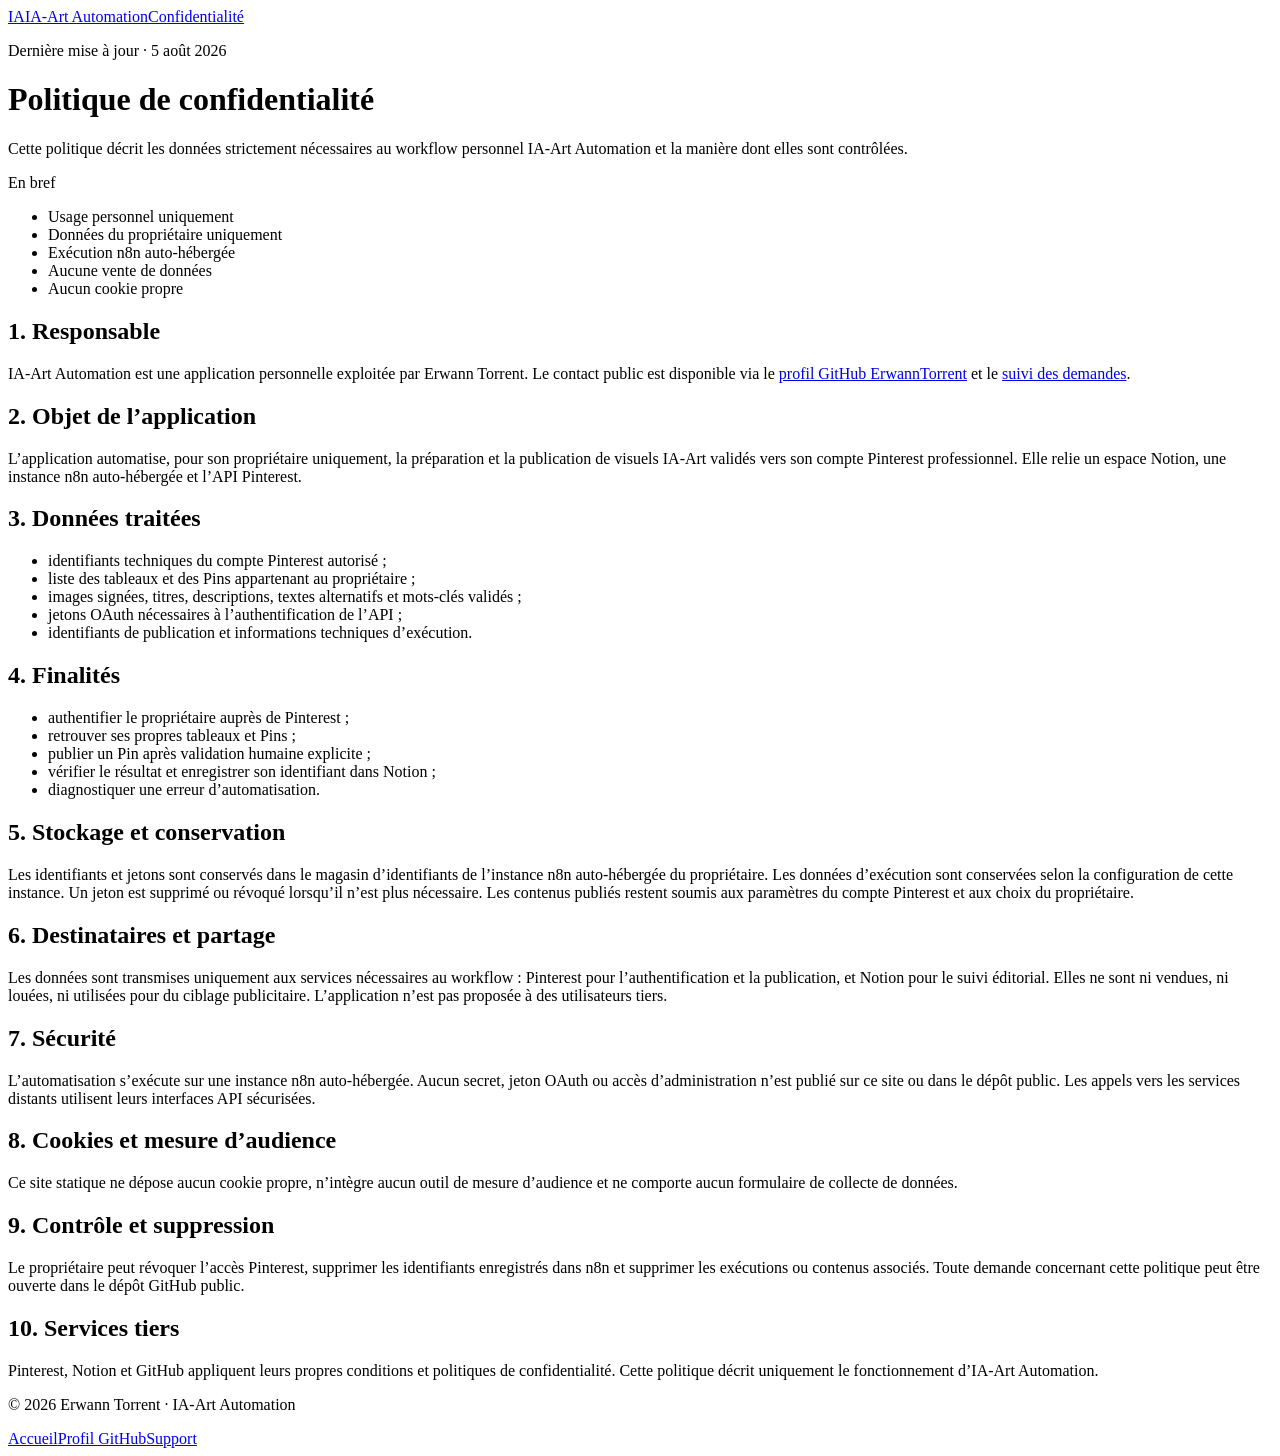
==== privacy.html @ b30b5f6d "Ajouter la politique de confidentialité" ====
<!doctype html>
<html lang="fr"><head><meta charset="utf-8"><meta name="viewport" content="width=device-width,initial-scale=1"><title>Politique de confidentialité · IA-Art Automation</title><meta name="description" content="Politique de confidentialité de l’application personnelle IA-Art Automation."><link rel="stylesheet" href="styles.css"></head><body>
<nav class="nav-shell" aria-label="Navigation principale"><a class="brand" href="index.html"><span class="brand-mark">IA</span><span>IA-Art Automation</span></a><a class="nav-link active" href="privacy.html" aria-current="page">Confidentialité</a></nav>
<main><header class="legal-hero"><p class="eyebrow">Dernière mise à jour · 5 août 2026</p><h1>Politique de confidentialité</h1><p>Cette politique décrit les données strictement nécessaires au workflow personnel IA-Art Automation et la manière dont elles sont contrôlées.</p></header>
<div class="legal-layout"><aside class="legal-summary"><p class="summary-label">En bref</p><ul><li>Usage personnel uniquement</li><li>Données du propriétaire uniquement</li><li>Exécution n8n auto-hébergée</li><li>Aucune vente de données</li><li>Aucun cookie propre</li></ul></aside><article class="legal-content">
<section><h2>1. Responsable</h2><p>IA-Art Automation est une application personnelle exploitée par Erwann Torrent. Le contact public est disponible via le <a href="https://github.com/ErwannTorrent">profil GitHub ErwannTorrent</a> et le <a href="https://github.com/Etorrent-Org/ia-art-automation/issues">suivi des demandes</a>.</p></section>
<section><h2>2. Objet de l’application</h2><p>L’application automatise, pour son propriétaire uniquement, la préparation et la publication de visuels IA-Art validés vers son compte Pinterest professionnel. Elle relie un espace Notion, une instance n8n auto-hébergée et l’API Pinterest.</p></section>
<section><h2>3. Données traitées</h2><ul><li>identifiants techniques du compte Pinterest autorisé ;</li><li>liste des tableaux et des Pins appartenant au propriétaire ;</li><li>images signées, titres, descriptions, textes alternatifs et mots-clés validés ;</li><li>jetons OAuth nécessaires à l’authentification de l’API ;</li><li>identifiants de publication et informations techniques d’exécution.</li></ul></section>
<section><h2>4. Finalités</h2><ul><li>authentifier le propriétaire auprès de Pinterest ;</li><li>retrouver ses propres tableaux et Pins ;</li><li>publier un Pin après validation humaine explicite ;</li><li>vérifier le résultat et enregistrer son identifiant dans Notion ;</li><li>diagnostiquer une erreur d’automatisation.</li></ul></section>
<section><h2>5. Stockage et conservation</h2><p>Les identifiants et jetons sont conservés dans le magasin d’identifiants de l’instance n8n auto-hébergée du propriétaire. Les données d’exécution sont conservées selon la configuration de cette instance. Un jeton est supprimé ou révoqué lorsqu’il n’est plus nécessaire. Les contenus publiés restent soumis aux paramètres du compte Pinterest et aux choix du propriétaire.</p></section>
<section><h2>6. Destinataires et partage</h2><p>Les données sont transmises uniquement aux services nécessaires au workflow : Pinterest pour l’authentification et la publication, et Notion pour le suivi éditorial. Elles ne sont ni vendues, ni louées, ni utilisées pour du ciblage publicitaire. L’application n’est pas proposée à des utilisateurs tiers.</p></section>
<section><h2>7. Sécurité</h2><p>L’automatisation s’exécute sur une instance n8n auto-hébergée. Aucun secret, jeton OAuth ou accès d’administration n’est publié sur ce site ou dans le dépôt public. Les appels vers les services distants utilisent leurs interfaces API sécurisées.</p></section>
<section><h2>8. Cookies et mesure d’audience</h2><p>Ce site statique ne dépose aucun cookie propre, n’intègre aucun outil de mesure d’audience et ne comporte aucun formulaire de collecte de données.</p></section>
<section><h2>9. Contrôle et suppression</h2><p>Le propriétaire peut révoquer l’accès Pinterest, supprimer les identifiants enregistrés dans n8n et supprimer les exécutions ou contenus associés. Toute demande concernant cette politique peut être ouverte dans le dépôt GitHub public.</p></section>
<section><h2>10. Services tiers</h2><p>Pinterest, Notion et GitHub appliquent leurs propres conditions et politiques de confidentialité. Cette politique décrit uniquement le fonctionnement d’IA-Art Automation.</p></section>
</article></div></main><footer class="footer"><p>© 2026 Erwann Torrent · IA-Art Automation</p><div><a href="index.html">Accueil</a><a href="https://github.com/ErwannTorrent">Profil GitHub</a><a href="https://github.com/Etorrent-Org/ia-art-automation/issues">Support</a></div></footer>
</body></html>
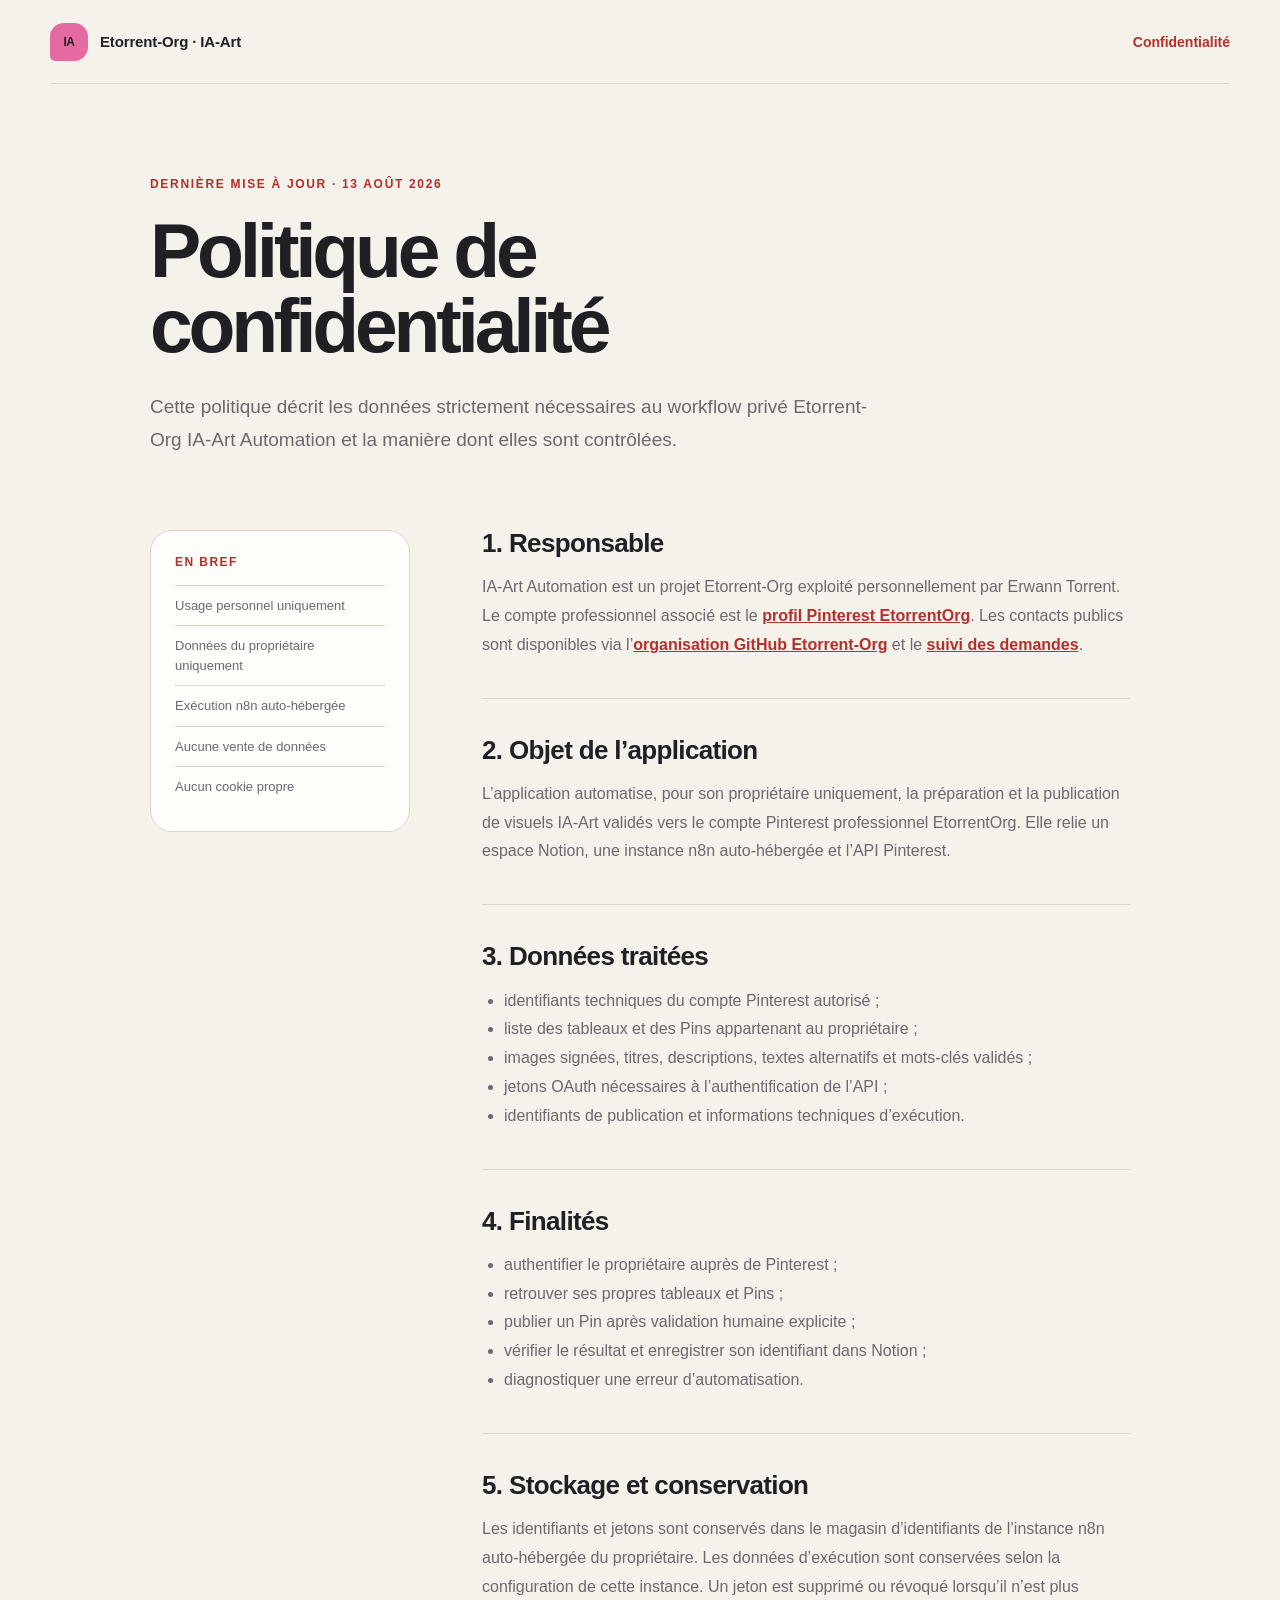
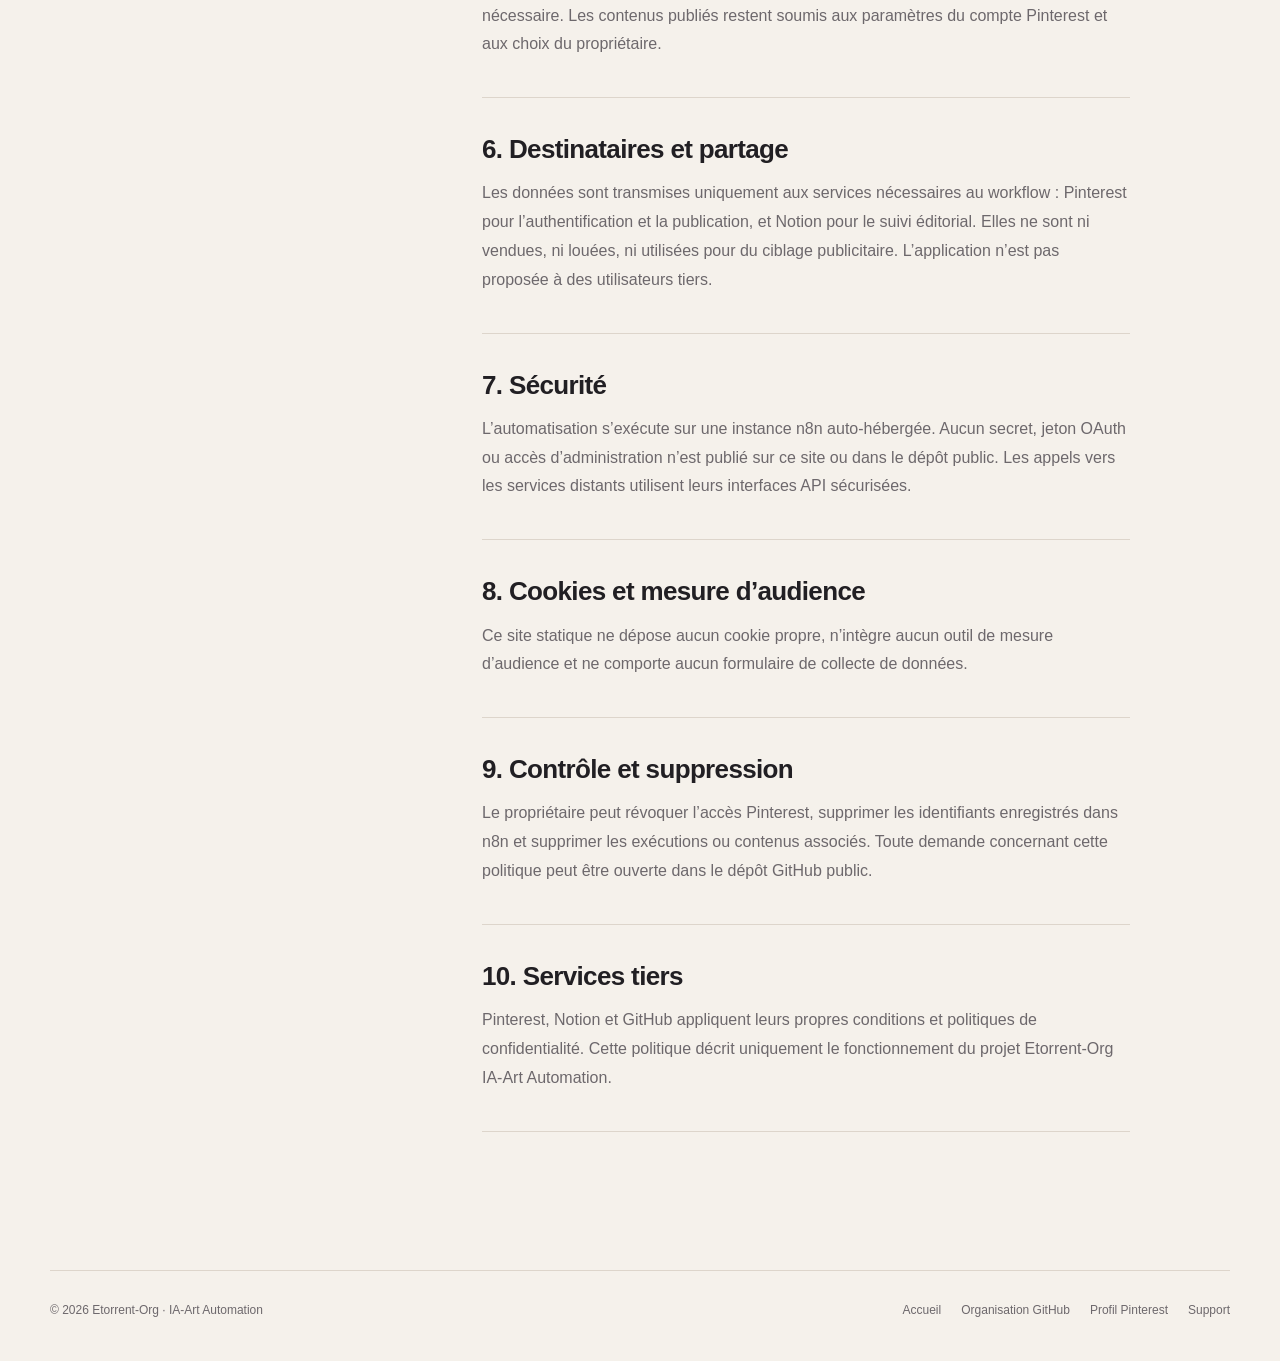
==== commit f073711f: "Align privacy policy with Etorrent-Org identity" ====
--- a/privacy.html
+++ b/privacy.html
@@ -1,17 +1,114 @@
 <!doctype html>
-<html lang="fr"><head><meta charset="utf-8"><meta name="viewport" content="width=device-width,initial-scale=1"><title>Politique de confidentialité · IA-Art Automation</title><meta name="description" content="Politique de confidentialité de l’application personnelle IA-Art Automation."><link rel="stylesheet" href="styles.css"></head><body>
-<nav class="nav-shell" aria-label="Navigation principale"><a class="brand" href="index.html"><span class="brand-mark">IA</span><span>IA-Art Automation</span></a><a class="nav-link active" href="privacy.html" aria-current="page">Confidentialité</a></nav>
-<main><header class="legal-hero"><p class="eyebrow">Dernière mise à jour · 5 août 2026</p><h1>Politique de confidentialité</h1><p>Cette politique décrit les données strictement nécessaires au workflow personnel IA-Art Automation et la manière dont elles sont contrôlées.</p></header>
-<div class="legal-layout"><aside class="legal-summary"><p class="summary-label">En bref</p><ul><li>Usage personnel uniquement</li><li>Données du propriétaire uniquement</li><li>Exécution n8n auto-hébergée</li><li>Aucune vente de données</li><li>Aucun cookie propre</li></ul></aside><article class="legal-content">
-<section><h2>1. Responsable</h2><p>IA-Art Automation est une application personnelle exploitée par Erwann Torrent. Le contact public est disponible via le <a href="https://github.com/ErwannTorrent">profil GitHub ErwannTorrent</a> et le <a href="https://github.com/Etorrent-Org/ia-art-automation/issues">suivi des demandes</a>.</p></section>
-<section><h2>2. Objet de l’application</h2><p>L’application automatise, pour son propriétaire uniquement, la préparation et la publication de visuels IA-Art validés vers son compte Pinterest professionnel. Elle relie un espace Notion, une instance n8n auto-hébergée et l’API Pinterest.</p></section>
-<section><h2>3. Données traitées</h2><ul><li>identifiants techniques du compte Pinterest autorisé ;</li><li>liste des tableaux et des Pins appartenant au propriétaire ;</li><li>images signées, titres, descriptions, textes alternatifs et mots-clés validés ;</li><li>jetons OAuth nécessaires à l’authentification de l’API ;</li><li>identifiants de publication et informations techniques d’exécution.</li></ul></section>
-<section><h2>4. Finalités</h2><ul><li>authentifier le propriétaire auprès de Pinterest ;</li><li>retrouver ses propres tableaux et Pins ;</li><li>publier un Pin après validation humaine explicite ;</li><li>vérifier le résultat et enregistrer son identifiant dans Notion ;</li><li>diagnostiquer une erreur d’automatisation.</li></ul></section>
-<section><h2>5. Stockage et conservation</h2><p>Les identifiants et jetons sont conservés dans le magasin d’identifiants de l’instance n8n auto-hébergée du propriétaire. Les données d’exécution sont conservées selon la configuration de cette instance. Un jeton est supprimé ou révoqué lorsqu’il n’est plus nécessaire. Les contenus publiés restent soumis aux paramètres du compte Pinterest et aux choix du propriétaire.</p></section>
-<section><h2>6. Destinataires et partage</h2><p>Les données sont transmises uniquement aux services nécessaires au workflow : Pinterest pour l’authentification et la publication, et Notion pour le suivi éditorial. Elles ne sont ni vendues, ni louées, ni utilisées pour du ciblage publicitaire. L’application n’est pas proposée à des utilisateurs tiers.</p></section>
-<section><h2>7. Sécurité</h2><p>L’automatisation s’exécute sur une instance n8n auto-hébergée. Aucun secret, jeton OAuth ou accès d’administration n’est publié sur ce site ou dans le dépôt public. Les appels vers les services distants utilisent leurs interfaces API sécurisées.</p></section>
-<section><h2>8. Cookies et mesure d’audience</h2><p>Ce site statique ne dépose aucun cookie propre, n’intègre aucun outil de mesure d’audience et ne comporte aucun formulaire de collecte de données.</p></section>
-<section><h2>9. Contrôle et suppression</h2><p>Le propriétaire peut révoquer l’accès Pinterest, supprimer les identifiants enregistrés dans n8n et supprimer les exécutions ou contenus associés. Toute demande concernant cette politique peut être ouverte dans le dépôt GitHub public.</p></section>
-<section><h2>10. Services tiers</h2><p>Pinterest, Notion et GitHub appliquent leurs propres conditions et politiques de confidentialité. Cette politique décrit uniquement le fonctionnement d’IA-Art Automation.</p></section>
-</article></div></main><footer class="footer"><p>© 2026 Erwann Torrent · IA-Art Automation</p><div><a href="index.html">Accueil</a><a href="https://github.com/ErwannTorrent">Profil GitHub</a><a href="https://github.com/Etorrent-Org/ia-art-automation/issues">Support</a></div></footer>
-</body></html>
+<html lang="fr">
+<head>
+  <meta charset="utf-8">
+  <meta name="viewport" content="width=device-width, initial-scale=1">
+  <meta name="description" content="Politique de confidentialité du projet Etorrent-Org IA-Art Automation.">
+  <title>Politique de confidentialité · Etorrent-Org IA-Art Automation</title>
+  <link rel="stylesheet" href="styles.css">
+</head>
+<body>
+  <nav class="nav-shell" aria-label="Navigation principale">
+    <a class="brand" href="index.html">
+      <span class="brand-mark">IA</span>
+      <span>Etorrent-Org · IA-Art</span>
+    </a>
+    <a class="nav-link active" href="privacy.html" aria-current="page">Confidentialité</a>
+  </nav>
+
+  <main>
+    <header class="legal-hero">
+      <p class="eyebrow">Dernière mise à jour · 13 août 2026</p>
+      <h1>Politique de confidentialité</h1>
+      <p>Cette politique décrit les données strictement nécessaires au workflow privé Etorrent-Org IA-Art Automation et la manière dont elles sont contrôlées.</p>
+    </header>
+
+    <div class="legal-layout">
+      <aside class="legal-summary">
+        <p class="summary-label">En bref</p>
+        <ul>
+          <li>Usage personnel uniquement</li>
+          <li>Données du propriétaire uniquement</li>
+          <li>Exécution n8n auto-hébergée</li>
+          <li>Aucune vente de données</li>
+          <li>Aucun cookie propre</li>
+        </ul>
+      </aside>
+
+      <article class="legal-content">
+        <section>
+          <h2>1. Responsable</h2>
+          <p>IA-Art Automation est un projet Etorrent-Org exploité personnellement par Erwann Torrent. Le compte professionnel associé est le <a href="https://www.pinterest.com/EtorrentOrg/">profil Pinterest EtorrentOrg</a>. Les contacts publics sont disponibles via l’<a href="https://github.com/Etorrent-Org">organisation GitHub Etorrent-Org</a> et le <a href="https://github.com/Etorrent-Org/ia-art-automation/issues">suivi des demandes</a>.</p>
+        </section>
+
+        <section>
+          <h2>2. Objet de l’application</h2>
+          <p>L’application automatise, pour son propriétaire uniquement, la préparation et la publication de visuels IA-Art validés vers le compte Pinterest professionnel EtorrentOrg. Elle relie un espace Notion, une instance n8n auto-hébergée et l’API Pinterest.</p>
+        </section>
+
+        <section>
+          <h2>3. Données traitées</h2>
+          <ul>
+            <li>identifiants techniques du compte Pinterest autorisé ;</li>
+            <li>liste des tableaux et des Pins appartenant au propriétaire ;</li>
+            <li>images signées, titres, descriptions, textes alternatifs et mots-clés validés ;</li>
+            <li>jetons OAuth nécessaires à l’authentification de l’API ;</li>
+            <li>identifiants de publication et informations techniques d’exécution.</li>
+          </ul>
+        </section>
+
+        <section>
+          <h2>4. Finalités</h2>
+          <ul>
+            <li>authentifier le propriétaire auprès de Pinterest ;</li>
+            <li>retrouver ses propres tableaux et Pins ;</li>
+            <li>publier un Pin après validation humaine explicite ;</li>
+            <li>vérifier le résultat et enregistrer son identifiant dans Notion ;</li>
+            <li>diagnostiquer une erreur d’automatisation.</li>
+          </ul>
+        </section>
+
+        <section>
+          <h2>5. Stockage et conservation</h2>
+          <p>Les identifiants et jetons sont conservés dans le magasin d’identifiants de l’instance n8n auto-hébergée du propriétaire. Les données d’exécution sont conservées selon la configuration de cette instance. Un jeton est supprimé ou révoqué lorsqu’il n’est plus nécessaire. Les contenus publiés restent soumis aux paramètres du compte Pinterest et aux choix du propriétaire.</p>
+        </section>
+
+        <section>
+          <h2>6. Destinataires et partage</h2>
+          <p>Les données sont transmises uniquement aux services nécessaires au workflow : Pinterest pour l’authentification et la publication, et Notion pour le suivi éditorial. Elles ne sont ni vendues, ni louées, ni utilisées pour du ciblage publicitaire. L’application n’est pas proposée à des utilisateurs tiers.</p>
+        </section>
+
+        <section>
+          <h2>7. Sécurité</h2>
+          <p>L’automatisation s’exécute sur une instance n8n auto-hébergée. Aucun secret, jeton OAuth ou accès d’administration n’est publié sur ce site ou dans le dépôt public. Les appels vers les services distants utilisent leurs interfaces API sécurisées.</p>
+        </section>
+
+        <section>
+          <h2>8. Cookies et mesure d’audience</h2>
+          <p>Ce site statique ne dépose aucun cookie propre, n’intègre aucun outil de mesure d’audience et ne comporte aucun formulaire de collecte de données.</p>
+        </section>
+
+        <section>
+          <h2>9. Contrôle et suppression</h2>
+          <p>Le propriétaire peut révoquer l’accès Pinterest, supprimer les identifiants enregistrés dans n8n et supprimer les exécutions ou contenus associés. Toute demande concernant cette politique peut être ouverte dans le dépôt GitHub public.</p>
+        </section>
+
+        <section>
+          <h2>10. Services tiers</h2>
+          <p>Pinterest, Notion et GitHub appliquent leurs propres conditions et politiques de confidentialité. Cette politique décrit uniquement le fonctionnement du projet Etorrent-Org IA-Art Automation.</p>
+        </section>
+      </article>
+    </div>
+  </main>
+
+  <footer class="footer">
+    <p>© 2026 Etorrent-Org · IA-Art Automation</p>
+    <div>
+      <a href="index.html">Accueil</a>
+      <a href="https://github.com/Etorrent-Org">Organisation GitHub</a>
+      <a href="https://www.pinterest.com/EtorrentOrg/">Profil Pinterest</a>
+      <a href="https://github.com/Etorrent-Org/ia-art-automation/issues">Support</a>
+    </div>
+  </footer>
+</body>
+</html>
--- a/styles.css
+++ b/styles.css
@@ -0,0 +1 @@
+:root{--ink:#211f23;--muted:#6d686c;--paper:#f5f1eb;--surface:#fffdf9;--line:#ddd5cb;--accent:#b52f2b;--accent-dark:#8f211f;--rose:#e66aa2}*{box-sizing:border-box}html{scroll-behavior:smooth}body{margin:0;background:var(--paper);color:var(--ink);font-family:Arial,Helvetica,sans-serif}a{color:inherit}.nav-shell{width:min(1180px,calc(100% - 40px));margin:0 auto;min-height:84px;display:flex;align-items:center;justify-content:space-between;gap:24px;border-bottom:1px solid var(--line)}.brand{display:inline-flex;align-items:center;gap:12px;text-decoration:none;font-size:15px;font-weight:700;letter-spacing:-.01em}.brand-mark{width:38px;height:38px;display:grid;place-items:center;border-radius:14px 14px 14px 5px;background:var(--rose);color:#241b22;font-size:12px;font-weight:800;letter-spacing:-.04em}.nav-link{color:var(--muted);text-decoration:none;font-size:14px;font-weight:700}.nav-link:hover,.nav-link:focus-visible,.nav-link.active{color:var(--accent)}.hero{width:min(1180px,calc(100% - 40px));margin:0 auto;padding:92px 0 86px;display:grid;grid-template-columns:minmax(0,1.55fr) minmax(300px,.75fr);gap:84px;align-items:end}.eyebrow{margin:0 0 20px;color:var(--accent);font-size:12px;line-height:1.4;font-weight:800;letter-spacing:.14em;text-transform:uppercase}.hero h1,.legal-hero h1{margin:0;max-width:830px;font-size:clamp(48px,6.4vw,88px);line-height:.98;letter-spacing:-.055em;font-weight:700}.hero-lede{max-width:710px;margin:30px 0 0;color:var(--muted);font-size:clamp(18px,2vw,22px);line-height:1.6}.hero-actions{margin-top:40px;display:flex;flex-wrap:wrap;gap:12px}.button{min-height:50px;display:inline-flex;align-items:center;justify-content:center;padding:0 22px;border-radius:999px;text-decoration:none;font-size:14px;font-weight:800;transition:transform .16s ease,background .16s ease}.button:hover{transform:translateY(-2px)}.button:focus-visible{outline:3px solid rgba(181,47,43,.28);outline-offset:3px}.button-primary{background:var(--accent);color:#fff}.button-primary:hover{background:var(--accent-dark)}.button-secondary{border:1px solid var(--line);background:rgba(255,255,255,.45)}.status-card{padding:26px;border:1px solid #3d383e;border-radius:28px;background:#262328;color:#fbf7f1;box-shadow:0 24px 60px rgba(47,37,43,.14)}.status-topline{display:flex;align-items:center;gap:9px;color:#c9c1c8;font-size:12px;font-weight:800;letter-spacing:.08em;text-transform:uppercase}.status-dot{width:9px;height:9px;border-radius:50%;background:#5ac789;box-shadow:0 0 0 4px rgba(90,199,137,.12)}.status-title{margin:22px 0 26px;font-size:28px;line-height:1.1;font-weight:700;letter-spacing:-.035em}.status-list{margin:0}.status-list div{padding:14px 0;display:flex;justify-content:space-between;gap:18px;border-top:1px solid #454047}.status-list dt{color:#aaa2aa;font-size:13px}.status-list dd{margin:0;text-align:right;font-size:13px;font-weight:700}.section{width:min(1180px,calc(100% - 40px));margin:0 auto;padding:92px 0;border-top:1px solid var(--line)}.section-heading{max-width:720px}.section h2,.legal-content h2{margin:0;font-size:clamp(32px,4vw,50px);line-height:1.05;letter-spacing:-.045em}.section-heading>p:last-child{margin:22px 0 0;color:var(--muted);font-size:18px;line-height:1.7}.steps-grid{margin-top:48px;display:grid;grid-template-columns:repeat(4,1fr);gap:14px}.step-card{min-height:250px;padding:24px;border:1px solid var(--line);border-radius:24px;background:rgba(255,253,249,.68)}.step-number{color:var(--accent);font-size:12px;font-weight:800;letter-spacing:.14em}.step-card h3{margin:58px 0 12px;font-size:22px;letter-spacing:-.025em}.step-card p{margin:0;color:var(--muted);font-size:14px;line-height:1.7}.trust-section{display:grid;grid-template-columns:1fr 1fr;gap:80px;align-items:start}.trust-copy{padding-top:34px}.trust-copy p{margin:0 0 24px;color:var(--muted);font-size:18px;line-height:1.8}.text-link{color:var(--accent);font-size:14px;font-weight:800;text-decoration:none}.text-link:hover{text-decoration:underline}.legal-hero{width:min(980px,calc(100% - 40px));margin:0 auto;padding:92px 0 74px}.legal-hero h1{font-size:clamp(46px,6vw,78px)}.legal-hero>p:last-child{max-width:720px;margin:28px 0 0;color:var(--muted);font-size:19px;line-height:1.7}.legal-layout{width:min(980px,calc(100% - 40px));margin:0 auto;padding:0 0 100px;display:grid;grid-template-columns:260px 1fr;gap:72px;align-items:start}.legal-summary{position:sticky;top:24px;padding:24px;border:1px solid var(--line);border-radius:22px;background:var(--surface)}.summary-label{margin:0 0 16px;color:var(--accent);font-size:12px;font-weight:800;letter-spacing:.12em;text-transform:uppercase}.legal-summary ul{margin:0;padding:0;list-style:none}.legal-summary li{padding:10px 0;border-top:1px solid var(--line);color:var(--muted);font-size:13px;line-height:1.5}.legal-content section{padding:0 0 38px;margin:0 0 38px;border-bottom:1px solid var(--line)}.legal-content h2{font-size:26px;letter-spacing:-.025em}.legal-content p,.legal-content li{color:var(--muted);font-size:16px;line-height:1.8}.legal-content p{margin:16px 0 0}.legal-content ul{margin:16px 0 0;padding-left:22px}.legal-content a{color:var(--accent);font-weight:700}.footer{width:min(1180px,calc(100% - 40px));margin:0 auto;padding:32px 0 44px;display:flex;justify-content:space-between;gap:24px;border-top:1px solid var(--line);color:var(--muted);font-size:12px}.footer p{margin:0}.footer div{display:flex;flex-wrap:wrap;gap:20px}.footer a{text-decoration:none}.footer a:hover{color:var(--accent)}@media(max-width:900px){.hero{grid-template-columns:1fr;gap:50px}.steps-grid{grid-template-columns:repeat(2,1fr)}.trust-section{grid-template-columns:1fr;gap:20px}.legal-layout{grid-template-columns:1fr;gap:42px}.legal-summary{position:static}}@media(max-width:580px){.nav-shell{width:min(100% - 28px,1180px);min-height:72px}.nav-link{font-size:12px}.brand span:last-child{display:none}.hero,.section,.footer{width:min(100% - 28px,1180px)}.hero{padding:64px 0}.hero h1{font-size:47px}.hero-actions{align-items:stretch;flex-direction:column}.button{width:100%}.steps-grid{grid-template-columns:1fr}.step-card{min-height:220px}.legal-hero,.legal-layout{width:min(100% - 28px,980px)}.legal-hero{padding:64px 0 56px}.footer{flex-direction:column}}@media(prefers-reduced-motion:reduce){html{scroll-behavior:auto}.button{transition:none}}
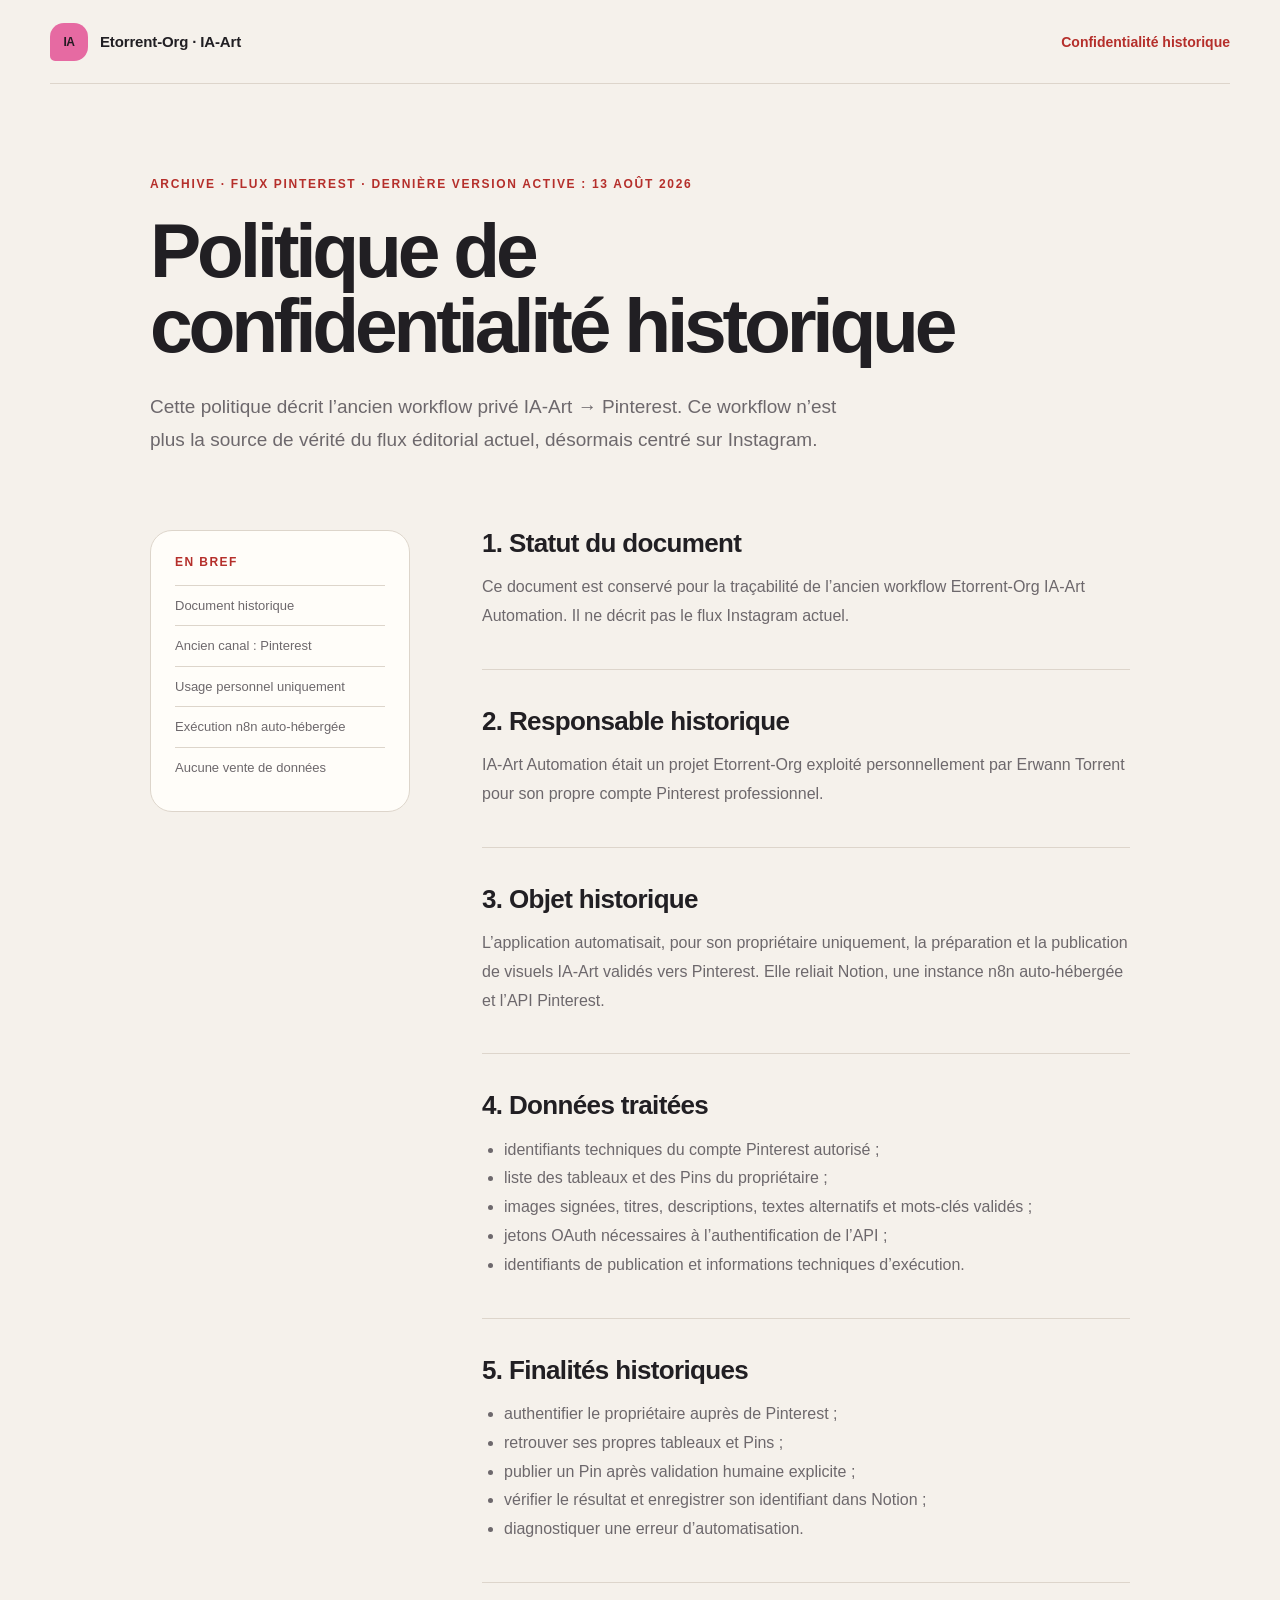
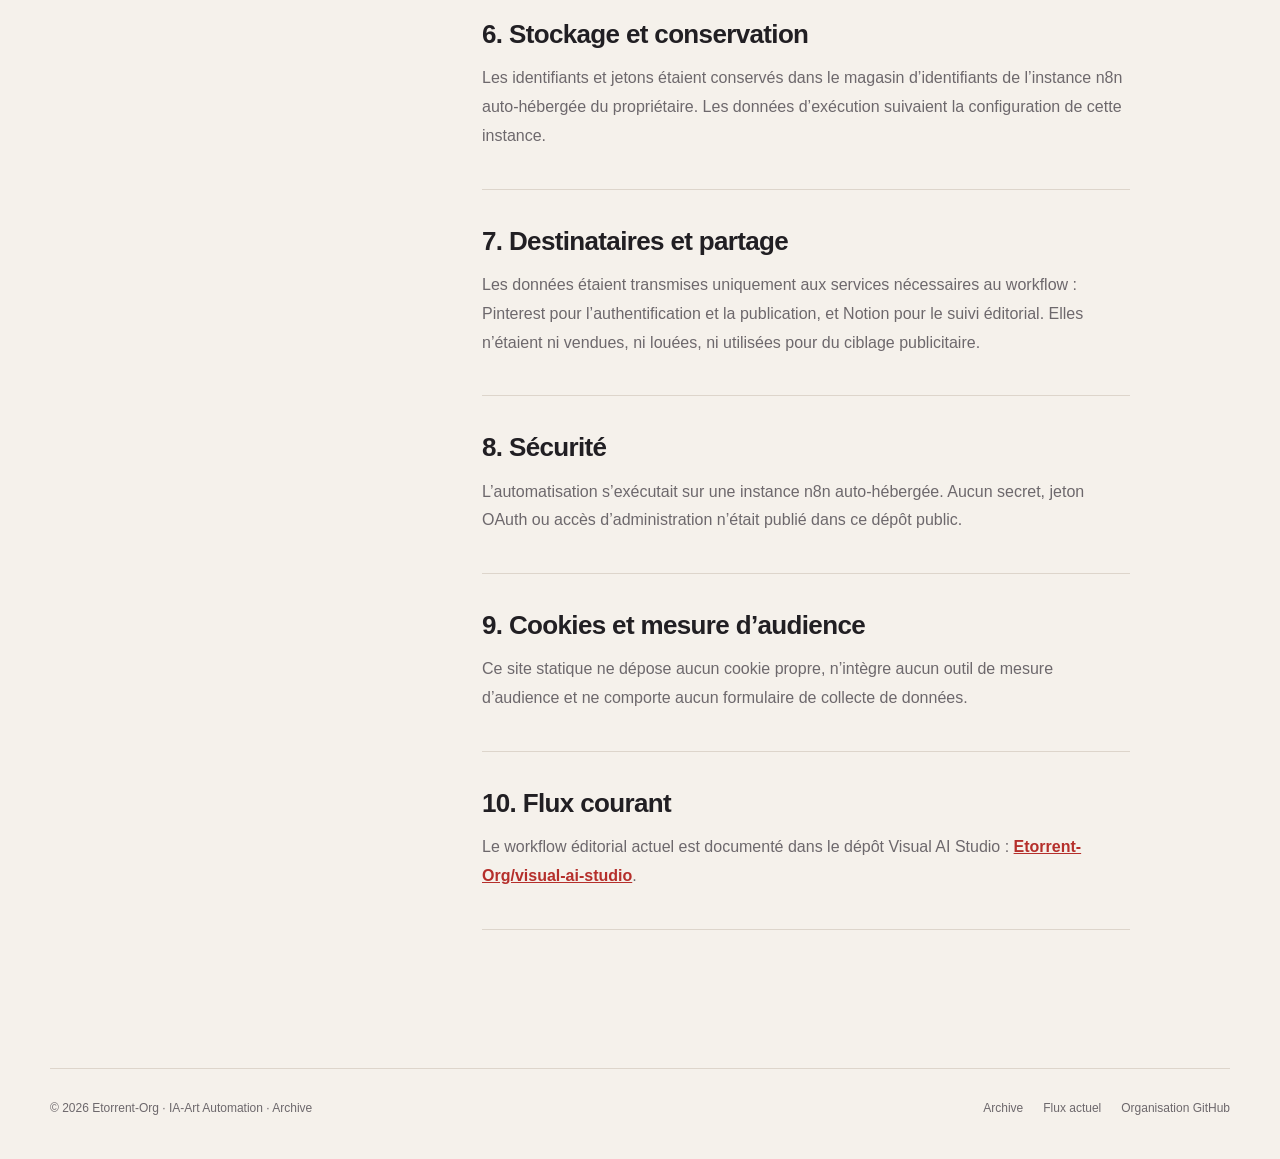
==== commit 30c550a4: "docs: mark Pinterest privacy policy as historical" ====
--- a/privacy.html
+++ b/privacy.html
@@ -3,8 +3,8 @@
 <head>
   <meta charset="utf-8">
   <meta name="viewport" content="width=device-width, initial-scale=1">
-  <meta name="description" content="Politique de confidentialité du projet Etorrent-Org IA-Art Automation.">
-  <title>Politique de confidentialité · Etorrent-Org IA-Art Automation</title>
+  <meta name="description" content="Politique de confidentialité historique de l’ancien workflow Etorrent-Org IA-Art vers Pinterest.">
+  <title>Politique de confidentialité historique · Etorrent-Org IA-Art Automation</title>
   <link rel="stylesheet" href="styles.css">
 </head>
 <body>
@@ -13,44 +13,49 @@
       <span class="brand-mark">IA</span>
       <span>Etorrent-Org · IA-Art</span>
     </a>
-    <a class="nav-link active" href="privacy.html" aria-current="page">Confidentialité</a>
+    <a class="nav-link active" href="privacy.html" aria-current="page">Confidentialité historique</a>
   </nav>
 
   <main>
     <header class="legal-hero">
-      <p class="eyebrow">Dernière mise à jour · 13 août 2026</p>
-      <h1>Politique de confidentialité</h1>
-      <p>Cette politique décrit les données strictement nécessaires au workflow privé Etorrent-Org IA-Art Automation et la manière dont elles sont contrôlées.</p>
+      <p class="eyebrow">ARCHIVE · FLUX PINTEREST · DERNIÈRE VERSION ACTIVE : 13 AOÛT 2026</p>
+      <h1>Politique de confidentialité historique</h1>
+      <p>Cette politique décrit l’ancien workflow privé IA-Art → Pinterest. Ce workflow n’est plus la source de vérité du flux éditorial actuel, désormais centré sur Instagram.</p>
     </header>
 
     <div class="legal-layout">
       <aside class="legal-summary">
         <p class="summary-label">En bref</p>
         <ul>
+          <li>Document historique</li>
+          <li>Ancien canal : Pinterest</li>
           <li>Usage personnel uniquement</li>
-          <li>Données du propriétaire uniquement</li>
           <li>Exécution n8n auto-hébergée</li>
           <li>Aucune vente de données</li>
-          <li>Aucun cookie propre</li>
         </ul>
       </aside>
 
       <article class="legal-content">
         <section>
-          <h2>1. Responsable</h2>
-          <p>IA-Art Automation est un projet Etorrent-Org exploité personnellement par Erwann Torrent. Le compte professionnel associé est le <a href="https://www.pinterest.com/EtorrentOrg/">profil Pinterest EtorrentOrg</a>. Les contacts publics sont disponibles via l’<a href="https://github.com/Etorrent-Org">organisation GitHub Etorrent-Org</a> et le <a href="https://github.com/Etorrent-Org/ia-art-automation/issues">suivi des demandes</a>.</p>
+          <h2>1. Statut du document</h2>
+          <p>Ce document est conservé pour la traçabilité de l’ancien workflow Etorrent-Org IA-Art Automation. Il ne décrit pas le flux Instagram actuel.</p>
         </section>
 
         <section>
-          <h2>2. Objet de l’application</h2>
-          <p>L’application automatise, pour son propriétaire uniquement, la préparation et la publication de visuels IA-Art validés vers le compte Pinterest professionnel EtorrentOrg. Elle relie un espace Notion, une instance n8n auto-hébergée et l’API Pinterest.</p>
+          <h2>2. Responsable historique</h2>
+          <p>IA-Art Automation était un projet Etorrent-Org exploité personnellement par Erwann Torrent pour son propre compte Pinterest professionnel.</p>
         </section>
 
         <section>
-          <h2>3. Données traitées</h2>
+          <h2>3. Objet historique</h2>
+          <p>L’application automatisait, pour son propriétaire uniquement, la préparation et la publication de visuels IA-Art validés vers Pinterest. Elle reliait Notion, une instance n8n auto-hébergée et l’API Pinterest.</p>
+        </section>
+
+        <section>
+          <h2>4. Données traitées</h2>
           <ul>
             <li>identifiants techniques du compte Pinterest autorisé ;</li>
-            <li>liste des tableaux et des Pins appartenant au propriétaire ;</li>
+            <li>liste des tableaux et des Pins du propriétaire ;</li>
             <li>images signées, titres, descriptions, textes alternatifs et mots-clés validés ;</li>
             <li>jetons OAuth nécessaires à l’authentification de l’API ;</li>
             <li>identifiants de publication et informations techniques d’exécution.</li>
@@ -58,7 +63,7 @@
         </section>
 
         <section>
-          <h2>4. Finalités</h2>
+          <h2>5. Finalités historiques</h2>
           <ul>
             <li>authentifier le propriétaire auprès de Pinterest ;</li>
             <li>retrouver ses propres tableaux et Pins ;</li>
@@ -69,45 +74,39 @@
         </section>
 
         <section>
-          <h2>5. Stockage et conservation</h2>
-          <p>Les identifiants et jetons sont conservés dans le magasin d’identifiants de l’instance n8n auto-hébergée du propriétaire. Les données d’exécution sont conservées selon la configuration de cette instance. Un jeton est supprimé ou révoqué lorsqu’il n’est plus nécessaire. Les contenus publiés restent soumis aux paramètres du compte Pinterest et aux choix du propriétaire.</p>
+          <h2>6. Stockage et conservation</h2>
+          <p>Les identifiants et jetons étaient conservés dans le magasin d’identifiants de l’instance n8n auto-hébergée du propriétaire. Les données d’exécution suivaient la configuration de cette instance.</p>
         </section>
 
         <section>
-          <h2>6. Destinataires et partage</h2>
-          <p>Les données sont transmises uniquement aux services nécessaires au workflow : Pinterest pour l’authentification et la publication, et Notion pour le suivi éditorial. Elles ne sont ni vendues, ni louées, ni utilisées pour du ciblage publicitaire. L’application n’est pas proposée à des utilisateurs tiers.</p>
+          <h2>7. Destinataires et partage</h2>
+          <p>Les données étaient transmises uniquement aux services nécessaires au workflow : Pinterest pour l’authentification et la publication, et Notion pour le suivi éditorial. Elles n’étaient ni vendues, ni louées, ni utilisées pour du ciblage publicitaire.</p>
         </section>
 
         <section>
-          <h2>7. Sécurité</h2>
-          <p>L’automatisation s’exécute sur une instance n8n auto-hébergée. Aucun secret, jeton OAuth ou accès d’administration n’est publié sur ce site ou dans le dépôt public. Les appels vers les services distants utilisent leurs interfaces API sécurisées.</p>
+          <h2>8. Sécurité</h2>
+          <p>L’automatisation s’exécutait sur une instance n8n auto-hébergée. Aucun secret, jeton OAuth ou accès d’administration n’était publié dans ce dépôt public.</p>
         </section>
 
         <section>
-          <h2>8. Cookies et mesure d’audience</h2>
+          <h2>9. Cookies et mesure d’audience</h2>
           <p>Ce site statique ne dépose aucun cookie propre, n’intègre aucun outil de mesure d’audience et ne comporte aucun formulaire de collecte de données.</p>
         </section>
 
         <section>
-          <h2>9. Contrôle et suppression</h2>
-          <p>Le propriétaire peut révoquer l’accès Pinterest, supprimer les identifiants enregistrés dans n8n et supprimer les exécutions ou contenus associés. Toute demande concernant cette politique peut être ouverte dans le dépôt GitHub public.</p>
-        </section>
-
-        <section>
-          <h2>10. Services tiers</h2>
-          <p>Pinterest, Notion et GitHub appliquent leurs propres conditions et politiques de confidentialité. Cette politique décrit uniquement le fonctionnement du projet Etorrent-Org IA-Art Automation.</p>
+          <h2>10. Flux courant</h2>
+          <p>Le workflow éditorial actuel est documenté dans le dépôt Visual AI Studio : <a href="https://github.com/Etorrent-Org/visual-ai-studio">Etorrent-Org/visual-ai-studio</a>.</p>
         </section>
       </article>
     </div>
   </main>
 
   <footer class="footer">
-    <p>© 2026 Etorrent-Org · IA-Art Automation</p>
+    <p>© 2026 Etorrent-Org · IA-Art Automation · Archive</p>
     <div>
-      <a href="index.html">Accueil</a>
+      <a href="index.html">Archive</a>
+      <a href="https://github.com/Etorrent-Org/visual-ai-studio">Flux actuel</a>
       <a href="https://github.com/Etorrent-Org">Organisation GitHub</a>
-      <a href="https://www.pinterest.com/EtorrentOrg/">Profil Pinterest</a>
-      <a href="https://github.com/Etorrent-Org/ia-art-automation/issues">Support</a>
     </div>
   </footer>
 </body>
